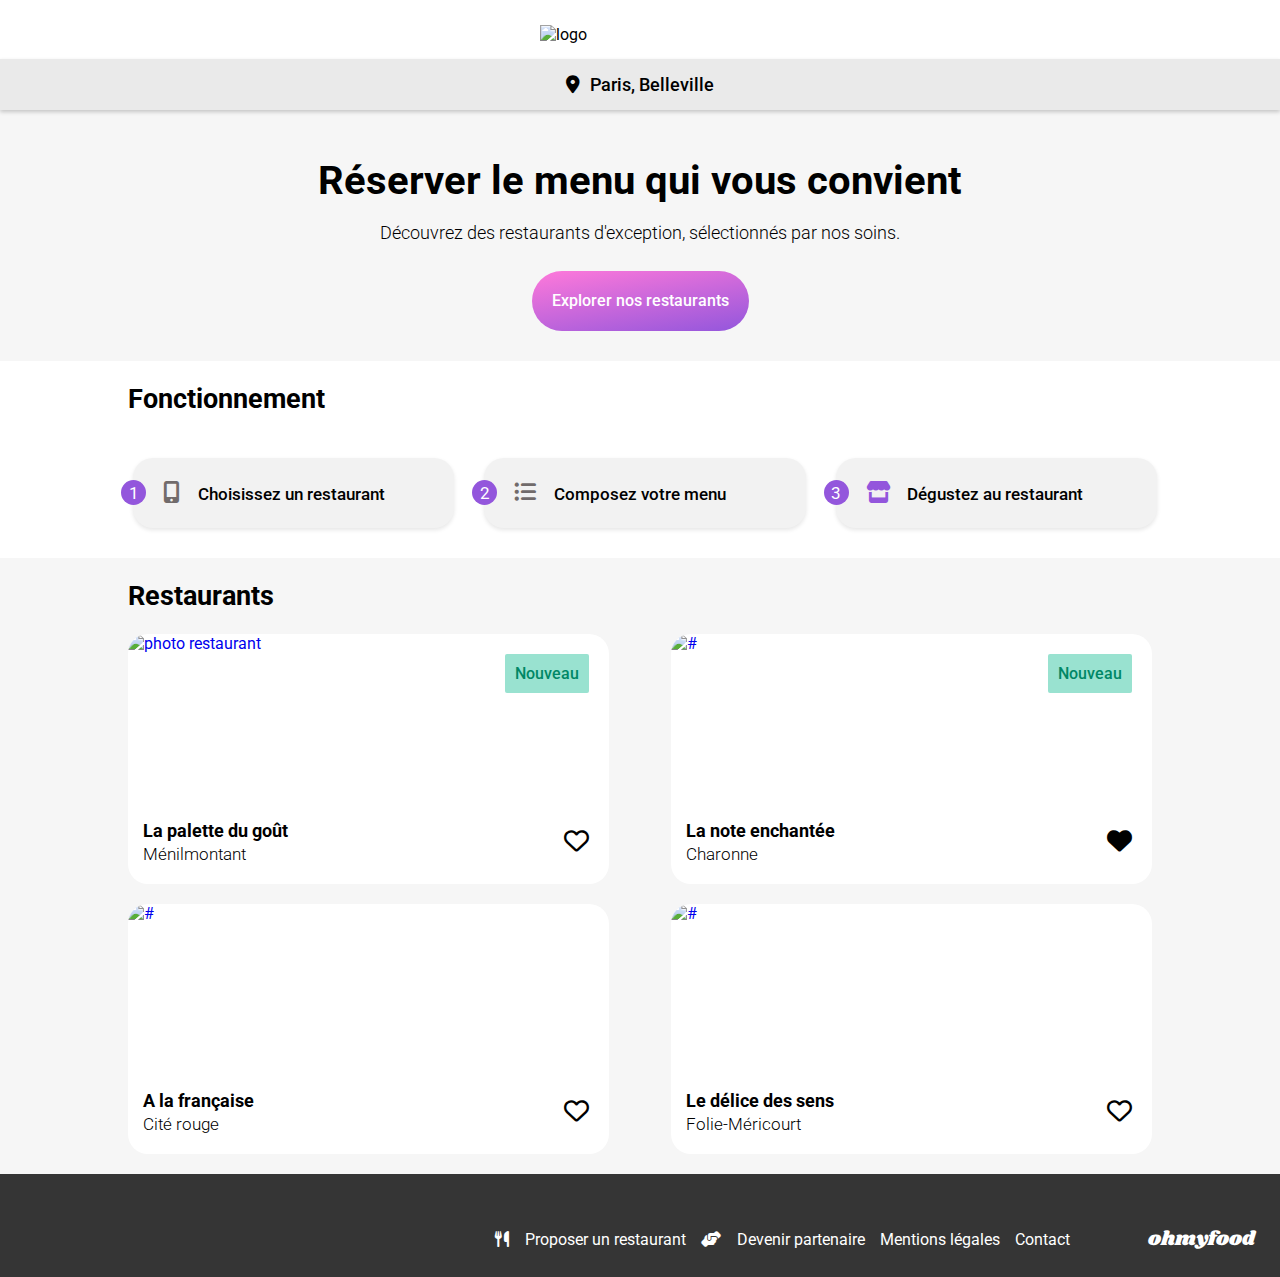
==== index.html @ a17f590e "code html+CSS fini" ====
<!DOCTYPE html>
<html lang="fr">

<head>
    <meta charset="UTF-8">
    <meta name="viewport" content="width=device-width, initial-scale=1.0">
    <title>Ohmyfood-Réservation de restaurant</title>
    <link rel="stylesheet" href="./sass/main.css">
    <link rel="stylesheet" href="https://cdnjs.cloudflare.com/ajax/libs/font-awesome/6.5.1/css/all.min.css">
    <link rel="preconnect" href="https://fonts.googleapis.com">
    <link rel="preconnect" href="https://fonts.gstatic.com" crossorigin>
    <link
        href="https://fonts.googleapis.com/css2?family=Roboto:ital,wght@0,100..900;1,100..900&family=Shrikhand&display=swap"
        rel="stylesheet">
</head>

<body>
    <header><img src="./assets/Images/images/logo/ohmyfood.png" alt="logo" class="logo">
        <div class="location-container">
            <i class="fa fa-solid fa-location-dot location-icon"></i> Paris, Belleville
        </div>
    </header>
    <div class="promesse">
        <h1>Réserver le menu qui vous convient</h1>
        <p>Découvrez des restaurants d'exception, sélectionnés par nos soins.</p>
        <button>Explorer nos restaurants</button>
    </div>
    <section class="fonctionnement" id="fonctionnement">
        <h2>Fonctionnement</h2>
        <ul>
            <li>
                <span>1</span>
                <a href="#"><i class="fa-solid fa-mobile-screen-button"></i> Choisissez un restaurant</a>
            </li>
            <li>
                <span>2</span>
                <a href="#"><i class="fa-solid fa-list-ul"></i> Composez votre menu</a>
            </li>
            <li>
                <span>3</span>
                <a href="#"><i class="fa-solid fa-store"></i>Dégustez au restaurant</a>
            </li>
        </ul>
    </section>
    <section class="restaurants">
        <h2>Restaurants</h2>
        <div class="restaurant-cards">
            <a href="./restaurants/menu 1 palette.html">
                <article class="card">
                    <img src="./assets/Images/images/restaurants/1.jpg" alt="photo restaurant">
                    <span class="nouveau-label">Nouveau</span>
                    <div class="card-content">
                        <div class="card-txt">
                            <h3>La palette du goût</h3>
                            <p>Ménilmontant</p>
                            <i class="fa-regular fa-heart"></i>
                        </div>
                    </div>
                </article>
            </a>
        </div>
        <div class="restaurant-cards">
            <a href="./restaurants/menu 3 note.html">
                <article class="card">
                    <img src="./assets/Images/images/restaurants/stil-u2Lp8tXIcjw-unsplash.jpg" alt="#">
                    <span class="nouveau-label">Nouveau</span>
                    <div class="card-content">
                        <div class="card-txt">
                            <h3>La note enchantée</h3>
                            <p>Charonne</p>
                            <i class="fa-sharp fa-solid fa-heart"></i>
                        </div>
                    </div>
                </article>
            </a>
        </div>
        <div class="restaurant-cards">
            <a href="./restaurants/menu 4 française.html">
                <article class="card">
                    <img src="./assets/Images/images/restaurants/toa-heftiba-DQKerTsQwi0-unsplash.jpg" alt="#">
                    <div class="card-content">
                        <div class="card-txt">
                            <h3>A la française</h3>
                            <p>Cité rouge</p>
                            <i class="fa-regular fa-heart"></i>
                        </div>
                    </div>
                </article>
            </a>
        </div>
        <div class="restaurant-cards">
            <a href="./restaurants/menu 2 délice.html">
                <article class="card">
                    <img src="./assets/Images/images/restaurants/louis-hansel-shotsoflouis-qNBGVyOCY8Q-unsplash.jpg"
                        alt="#">
                    <div class="card-content">
                        <div class="card-txt">
                            <h3>Le délice des sens</h3>
                            <p>Folie-Méricourt</p>
                            <i class="fa-regular fa-heart"></i>
                        </div>
                    </div>
                </article>
            </a>
        </div>
    </section>
    <footer>
        <div class="ohmy">ohmyfood</div>
        <ul>
            <li><a href="#"><i class="fa-solid fa-utensils"></i><span>Proposer un restaurant</span></a></li>
            <li><a href="#"><i class="fa-solid fa-handshake-angle"></i><span>Devenir partenaire</span></a></li>
            <li><a href="#">Mentions légales</a></li>
            <li><a href="#">Contact</a></li>
        </ul>
    </footer>
</body>

</html>
---- sass/main.css ----
@charset "UTF-8";
/** mobile first **/
:root {
  font-family: "Shrikhand", sans-serif;
  font-family: "Roboto";
}

* {
  box-sizing: border-box;
}

body {
  margin: 0;
  padding: 0;
}

header {
  width: 100%;
  display: flex;
  flex-direction: column;
  flex-wrap: wrap;
  justify-content: center;
  align-items: center;
  box-shadow: 0 2px 4px rgba(0, 0, 0, 0.1);
}

header img {
  width: 100%;
  margin: 25px 0px 15px 0px;
}

h1 {
  text-align: center;
  font-weight: 700;
  font-size: 24px;
  font-family: "Roboto";
  margin-bottom: 0;
}

h2 {
  font-family: "roboto";
  font-weight: 700;
  font-size: 27px;
}

h3 {
  font-size: 18px;
  font-family: "roboto";
  font-weight: 700;
  color: #000;
  margin-bottom: 0;
  margin-top: 11px;
}

p {
  font-weight: 300;
  font-size: 18px;
  text-align: center;
}

.fonctionnement ul {
  list-style: none;
  flex-wrap: nowrap;
  padding: 0;
  margin-left: 10px;
}

.fonctionnement li {
  display: flex;
  width: 100%;
  height: 70px;
  font-size: 17px;
  align-items: center;
  padding: 10px 20px;
  margin: 10px 0 20px 0;
  background-color: #f2f2f2;
  border-radius: 20px;
  position: relative;
  align-self: center;
  box-shadow: 0 2px 4px rgba(0, 0, 0, 0.1);
}

.fonctionnement li span {
  display: flex;
  align-items: center;
  justify-content: center;
  width: 25px;
  height: 25px;
  background-color: #9356dc;
  color: white;
  border-radius: 50%;
  position: absolute;
  left: -12px;
}

.fonctionnement li a {
  text-decoration: none;
  color: black;
  padding-left: 10px;
  font-weight: 500;
  font-family: "Roboto";
}

#fonctionnement .fa-mobile-screen-button,
#fonctionnement .fa-list-ul {
  margin-right: 14px;
  color: #716b6b;
  font-size: 22px;
}

#fonctionnement .fa-store {
  margin-right: 16px;
  color: #9356DC;
  font-size: 22px;
}

.fonctionnement {
  background-color: #fff;
  display: flex;
  flex-direction: column;
  padding: 20px;
}

.location-container {
  display: flex;
  width: 100%;
  background-color: #EAEAEA;
  justify-content: center;
  padding: 15px 0 15px 0;
  box-shadow: 0 2px 4px rgba(0, 0, 0, 0.2);
  font-family: "Roboto";
  font-size: 18px;
  font-weight: 500;
  align-items: center;
  flex-direction: row;
}

.fa-location-dot {
  margin-right: 10px;
}

.logo {
  width: 200px;
}

.promesse {
  display: flex;
  flex-direction: column;
  background-color: #f6f6f6;
  padding: 20px;
}

button {
  background: linear-gradient(170deg, #FF79DA 0%, #9356dc 100%);
  color: #fff;
  height: 50px;
  border-radius: 50px;
  align-self: center;
  width: 70%;
  padding: 20px 10px 40px 10px;
  border: none;
  font-size: 16px;
  font-weight: 500;
  font-family: "roboto";
  margin: 10px 0px 30px 0;
}

.bouton {
  background-color: #f6f6f6;
  height: 50px;
  width: 80%;
  margin: 10px;
  border-radius: 10px;
  text-align: center;
}

.li.bouton::marker {
  size: 200px;
}

.restaurants {
  background-color: #f6f6f6;
  padding: 0 0 0 15px;
}

.restaurants a {
  text-decoration: none;
  width: 100%;
}

.restaurants h2 {
  padding: 40px 20px 0 10px;
}

.restaurants p {
  font-size: 17px;
  margin-top: 3px;
  text-align: left;
  color: #000;
}

.restaurants .fa-heart {
  position: absolute;
  font-size: 25px;
  right: 20px;
  top: 20px;
  color: #000;
}

.restaurant-cards {
  display: flex;
  margin: 10px;
  width: 90%;
  flex-direction: column;
}

.article.card {
  margin-bottom: 20px;
}

.card {
  position: relative;
  display: flex;
  background-color: white;
  border-radius: 20px;
  flex-direction: column;
  height: 250px;
  margin-bottom: 20px;
  padding: 0;
}

.restaurants .card-content {
  padding-left: 15px;
  display: flex;
  flex-direction: column;
  position: relative;
}

.card img {
  -o-object-fit: cover;
     object-fit: cover;
  width: 100%;
  height: 70%;
  border-top-left-radius: 20px;
  border-top-right-radius: 20px;
}

.nouveau-label {
  position: absolute;
  top: 20px;
  right: 20px;
  width: auto;
  height: auto;
  font-family: "Roboto";
  font-weight: 500;
  background-color: #99E2D0;
  color: #008766;
  text-align: center;
  align-items: center;
  padding: 10px;
  font-size: 16px;
  border-radius: 2px;
}

.card-txt {
  display: flex;
  flex-direction: column;
  flex-wrap: wrap;
  align-content: flex-start;
}

.ohmy {
  font-family: Shrikhand, cursive;
  padding: 20px 0 0 40px;
  font-size: 20px;
}

footer {
  display: flex;
  background-color: #353535;
  color: #fff;
  flex-direction: column;
}

footer a {
  color: #fff;
  text-decoration: none;
}

footer ul {
  display: flex;
  gap: 10px;
  flex-direction: column;
}

footer ul li {
  display: grid;
}

footer ul li i {
  justify-self: start;
  margin-right: 8px;
}

footer span {
  margin-left: 8px;
}

/* Styles pour écrans plus grands (desktop) */
@media all and (min-width: 1024px) {
  .container {
    max-width: 960px;
  }
  h1 {
    font-size: 40px;
  }
  h2 {
    width: 100%;
    padding: 0;
  }
  button {
    width: auto;
    padding: 20px 20px 40px 20px;
    margin: 10px 0px 10px 0;
  }
  .card {
    width: 100%;
  }
  .fonctionnement {
    padding: 0 10%;
  }
  .fonctionnement ul {
    display: flex;
    align-self: center;
    gap: 30px;
    padding: 0;
    font-size: 10px;
    width: 100%;
  }
  .restaurants h2 {
    padding: 0;
  }
  .restaurants {
    background-color: #f6f6f6;
    padding: 0 10%;
    display: flex;
    flex-wrap: wrap;
    justify-content: space-between;
  }
  .restaurant-cards {
    width: 47%;
    padding: 0;
    margin: 0;
    display: flex;
    flex-direction: row;
    justify-content: center;
    flex-wrap: wrap;
  }
  footer {
    padding: 0 1%;
    flex-direction: row-reverse;
  }
  footer ul {
    flex-direction: row;
    margin: 0;
    padding: 0;
    margin: 56px 48px 0 0;
  }
  .ohmy {
    padding: 10px 0;
    margin: 40px 0 13px 0;
  }
  footer ul li {
    margin-right: 15px;
  }
}
/* Styles pour écrans plus grands (tablette) */
@media (min-width: 768px) {
  .container {
    max-width: 750px;
  }
  h1 {
    font-size: 40px;
  }
  h2 {
    width: 100%;
    padding: 0;
  }
  button {
    width: auto;
    padding: 20px 20px 40px 20px;
    margin: 10px 0px 10px 0;
  }
  .card {
    width: 100%;
  }
  .fonctionnement {
    padding: 0 10%;
  }
  .fonctionnement ul {
    display: flex;
    align-self: center;
    gap: 30px;
    padding: 0;
    font-size: 10px;
    width: 100%;
  }
  .restaurants h2 {
    padding: 0;
  }
  .restaurants {
    background-color: #f6f6f6;
    padding: 0 10%;
    display: flex;
    flex-wrap: wrap;
    justify-content: space-between;
  }
  .restaurant-cards {
    width: 47%;
    padding: 0;
    margin: 0;
    display: flex;
    flex-direction: row;
    justify-content: center;
    flex-wrap: wrap;
  }
  footer {
    padding: 0 1%;
    flex-direction: row-reverse;
  }
  footer ul {
    flex-direction: row;
    margin: 0;
    padding: 0;
    margin: 56px 5% 0 0;
    gap: 0;
  }
  .ohmy {
    padding: 10px 0;
    margin: 40px 1% 13px 0;
  }
  footer ul li {
    margin-right: 15px;
  }
}
/*# sourceMappingURL=main.css.map */
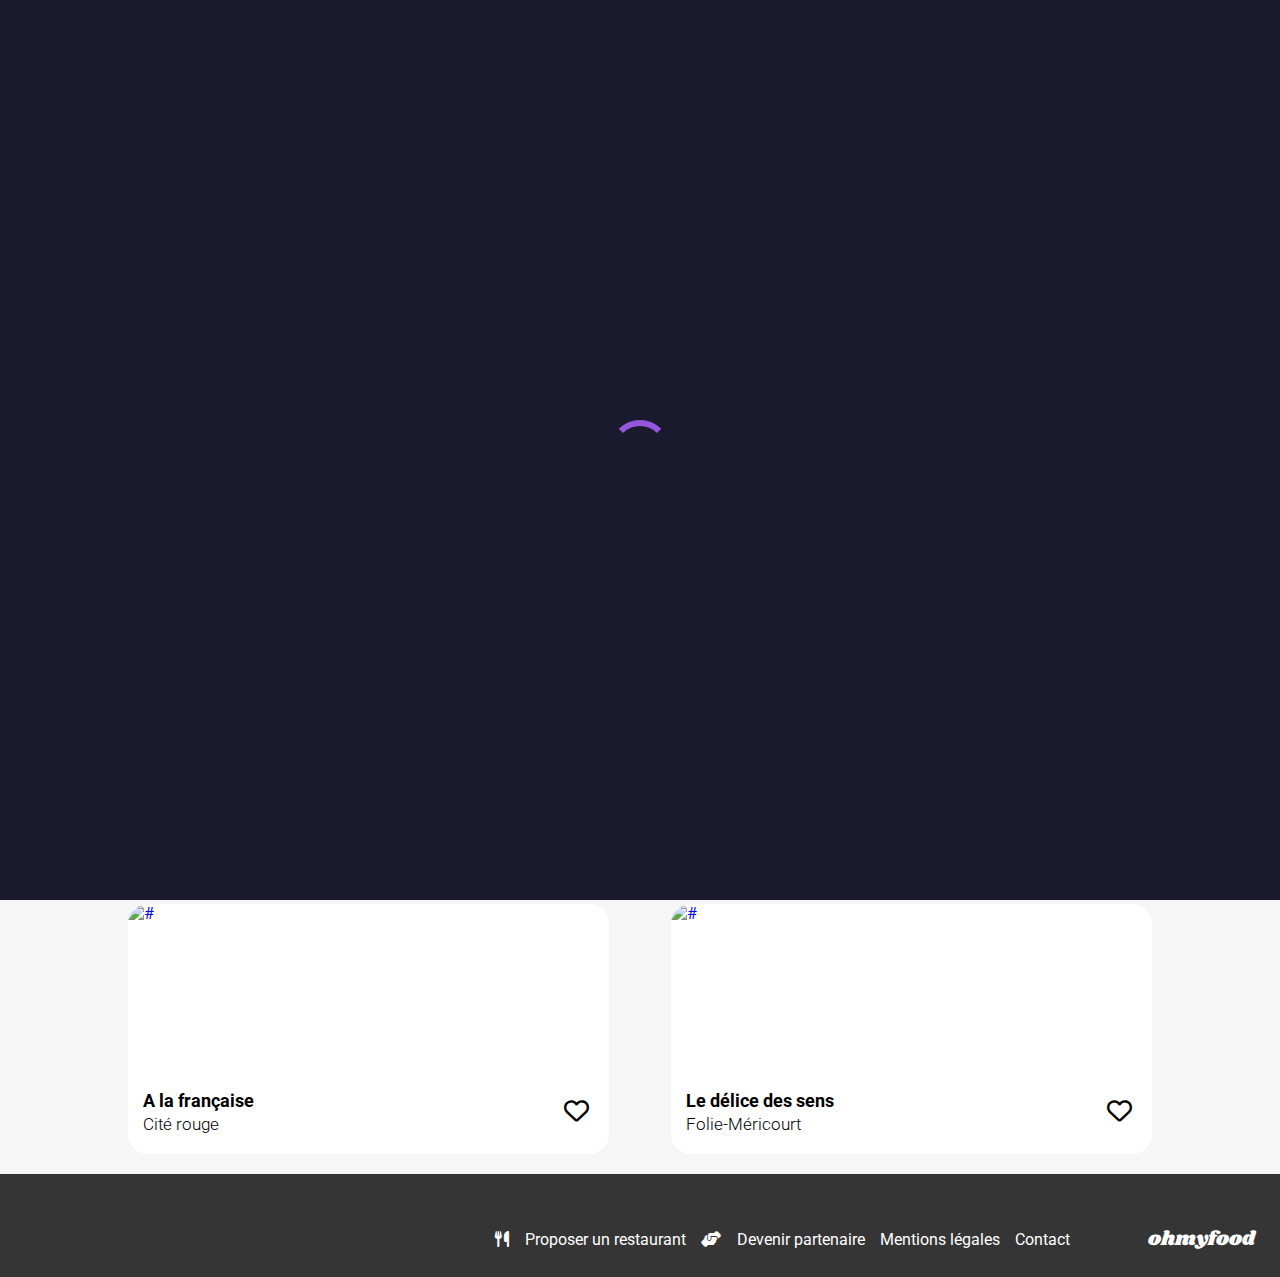
==== commit 4f88b275: "Animations presques finies" ====
--- a/index.html
+++ b/index.html
@@ -15,6 +15,9 @@
 </head>
 
 <body>
+    <div id="loader">
+        <div class="spinner"></div>
+    </div>
     <header><img src="./assets/Images/images/logo/ohmyfood.png" alt="logo" class="logo">
         <div class="location-container">
             <i class="fa fa-solid fa-location-dot location-icon"></i> Paris, Belleville
@@ -53,7 +56,7 @@
                         <div class="card-txt">
                             <h3>La palette du goût</h3>
                             <p>Ménilmontant</p>
-                            <i class="fa-regular fa-heart"></i>
+                            <i class="fa-sharp fa-regular fa-heart"></i>
                         </div>
                     </div>
                 </article>
@@ -68,7 +71,7 @@
                         <div class="card-txt">
                             <h3>La note enchantée</h3>
                             <p>Charonne</p>
-                            <i class="fa-sharp fa-solid fa-heart"></i>
+                            <i class="fa-sharp fa-regular fa-heart"></i>
                         </div>
                     </div>
                 </article>
@@ -82,7 +85,7 @@
                         <div class="card-txt">
                             <h3>A la française</h3>
                             <p>Cité rouge</p>
-                            <i class="fa-regular fa-heart"></i>
+                            <i class="fa-sharp fa-regular fa-heart"></i>
                         </div>
                     </div>
                 </article>
@@ -97,7 +100,7 @@
                         <div class="card-txt">
                             <h3>Le délice des sens</h3>
                             <p>Folie-Méricourt</p>
-                            <i class="fa-regular fa-heart"></i>
+                            <i class="fa-sharp fa-regular fa-heart"></i>
                         </div>
                     </div>
                 </article>
--- a/sass/main.css
+++ b/sass/main.css
@@ -14,6 +14,59 @@
   padding: 0;
 }
 
+#loader {
+  position: fixed;
+  top: 0;
+  left: 0;
+  width: 100vw;
+  height: 100vh;
+  background-color: #1a1a2e;
+  /* Couleur de fond */
+  display: flex;
+  justify-content: center;
+  align-items: center;
+  z-index: 1000;
+  animation: fadeOut 1s forwards 2.5s;
+  /* Disparition après 3s */
+}
+
+/* Animation de disparition */
+@keyframes fadeOut {
+  to {
+    opacity: 0;
+    visibility: hidden;
+  }
+}
+/* Style du loader (spinner circulaire) */
+.spinner {
+  width: 60px;
+  height: 60px;
+  border: 6px solid transparent;
+  border-top: 6px solid #9356DC;
+  /* Couleur du spinner */
+  border-radius: 50%;
+  animation: spin 1s linear infinite;
+}
+
+/* Animation de rotation */
+@keyframes spin {
+  to {
+    transform: rotate(360deg);
+  }
+}
+/* Cacher le contenu au chargement */
+#content {
+  opacity: 0;
+  animation: fadeIn 1s forwards 2s;
+  /* Apparition après le loader */
+}
+
+/* Animation d'apparition du contenu */
+@keyframes fadeIn {
+  to {
+    opacity: 1;
+  }
+}
 header {
   width: 100%;
   display: flex;
@@ -165,6 +218,10 @@
   margin: 10px 0px 30px 0;
 }
 
+button:hover {
+  filter: brightness(1.1);
+}
+
 .bouton {
   background-color: #f6f6f6;
   height: 50px;
@@ -205,6 +262,35 @@
   right: 20px;
   top: 20px;
   color: #000;
+}
+.restaurants .fa-heart::after {
+  content: "\f004";
+  opacity: 0;
+  font-weight: 900;
+  font-family: "Font Awesome 6 Free";
+  -webkit-font-smoothing: antialiased;
+  display: var(--fa-display, inline-block);
+  font-style: normal;
+  font-variant: normal;
+  line-height: 1;
+  text-rendering: auto;
+  transition: all 2s ease;
+  height: 100%;
+  position: absolute;
+  bottom: 0;
+  right: 0;
+  font-size: 25px;
+  z-index: 15;
+  background: linear-gradient(170deg, #FF79DA 0%, #9356dc 100%);
+  -webkit-background-clip: text;
+          background-clip: text;
+  color: transparent;
+  transform: scale(0);
+}
+.restaurants .fa-heart:hover::after {
+  transform: scale(1);
+  opacity: 1;
+  transition: all 2s ease;
 }
 
 .restaurant-cards {
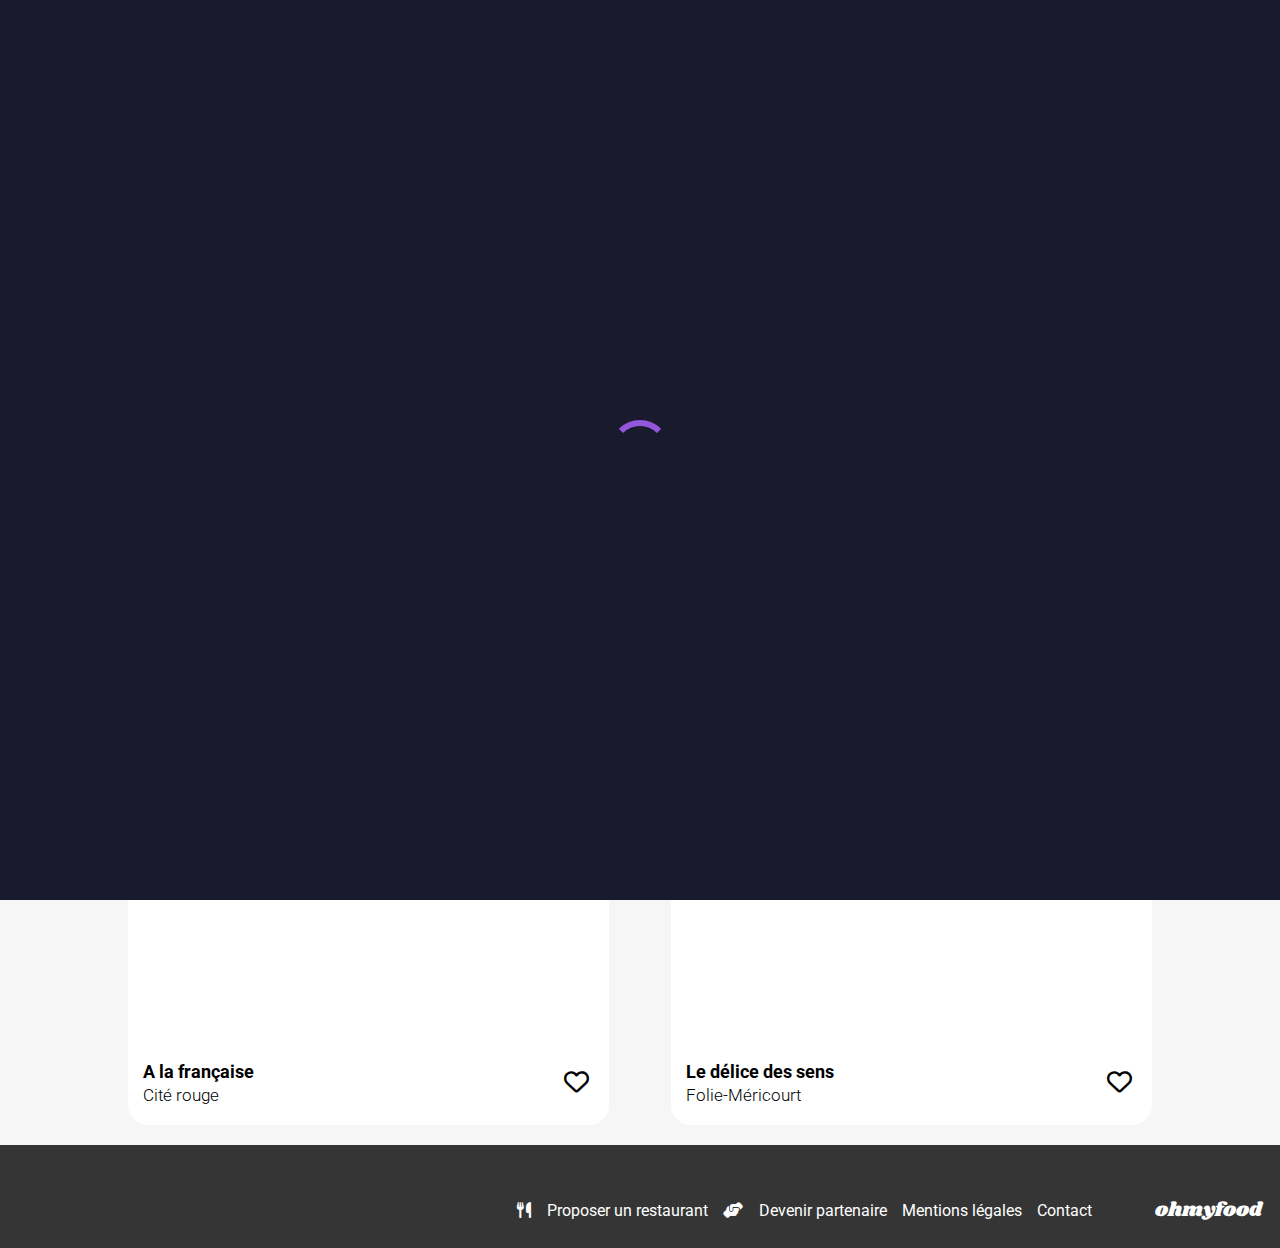
==== commit 5f47a1ff: "Version finale" ====
--- a/index.html
+++ b/index.html
@@ -5,7 +5,7 @@
     <meta charset="UTF-8">
     <meta name="viewport" content="width=device-width, initial-scale=1.0">
     <title>Ohmyfood-Réservation de restaurant</title>
-    <link rel="stylesheet" href="./sass/main.css">
+    <link rel="stylesheet" href="sass/main.css">
     <link rel="stylesheet" href="https://cdnjs.cloudflare.com/ajax/libs/font-awesome/6.5.1/css/all.min.css">
     <link rel="preconnect" href="https://fonts.googleapis.com">
     <link rel="preconnect" href="https://fonts.gstatic.com" crossorigin>
@@ -18,7 +18,7 @@
     <div id="loader">
         <div class="spinner"></div>
     </div>
-    <header><img src="./assets/Images/images/logo/ohmyfood.png" alt="logo" class="logo">
+    <header><img src="assets/Images/images/logo/ohmyfood.png" alt="logo" class="logo">
         <div class="location-container">
             <i class="fa fa-solid fa-location-dot location-icon"></i> Paris, Belleville
         </div>
@@ -48,9 +48,9 @@
     <section class="restaurants">
         <h2>Restaurants</h2>
         <div class="restaurant-cards">
-            <a href="./restaurants/menu 1 palette.html">
+            <a href="restaurants/menu_1_palette.html">
                 <article class="card">
-                    <img src="./assets/Images/images/restaurants/1.jpg" alt="photo restaurant">
+                    <img src="assets/Images/images/restaurants/1.jpg" alt="photo restaurant">
                     <span class="nouveau-label">Nouveau</span>
                     <div class="card-content">
                         <div class="card-txt">
@@ -63,9 +63,9 @@
             </a>
         </div>
         <div class="restaurant-cards">
-            <a href="./restaurants/menu 3 note.html">
+            <a href="restaurants/menu_3_note.html">
                 <article class="card">
-                    <img src="./assets/Images/images/restaurants/stil-u2Lp8tXIcjw-unsplash.jpg" alt="#">
+                    <img src="assets/Images/images/restaurants/stil-u2Lp8tXIcjw-unsplash.jpg" alt="#">
                     <span class="nouveau-label">Nouveau</span>
                     <div class="card-content">
                         <div class="card-txt">
@@ -78,9 +78,9 @@
             </a>
         </div>
         <div class="restaurant-cards">
-            <a href="./restaurants/menu 4 française.html">
+            <a href="restaurants/menu_4_française.html">
                 <article class="card">
-                    <img src="./assets/Images/images/restaurants/toa-heftiba-DQKerTsQwi0-unsplash.jpg" alt="#">
+                    <img src="assets/Images/images/restaurants/toa-heftiba-DQKerTsQwi0-unsplash.jpg" alt="#">
                     <div class="card-content">
                         <div class="card-txt">
                             <h3>A la française</h3>
@@ -92,9 +92,9 @@
             </a>
         </div>
         <div class="restaurant-cards">
-            <a href="./restaurants/menu 2 délice.html">
+            <a href="restaurants/menu_2_délice.html">
                 <article class="card">
-                    <img src="./assets/Images/images/restaurants/louis-hansel-shotsoflouis-qNBGVyOCY8Q-unsplash.jpg"
+                    <img src="assets/Images/images/restaurants/louis-hansel-shotsoflouis-qNBGVyOCY8Q-unsplash.jpg"
                         alt="#">
                     <div class="card-content">
                         <div class="card-txt">
--- a/sass/main.css
+++ b/sass/main.css
@@ -12,6 +12,31 @@
 body {
   margin: 0;
   padding: 0;
+}
+body h1 {
+  text-align: center;
+  font-weight: 700;
+  font-size: 24px;
+  font-family: "Roboto";
+  margin-bottom: 0;
+}
+body h2 {
+  font-family: "roboto";
+  font-weight: 700;
+  font-size: 27px;
+}
+body h3 {
+  font-size: 18px;
+  font-family: "roboto";
+  font-weight: 700;
+  color: #000;
+  margin-bottom: 0;
+  margin-top: 11px;
+}
+body p {
+  font-weight: 300;
+  font-size: 18px;
+  text-align: center;
 }
 
 #loader {
@@ -21,13 +46,11 @@
   width: 100vw;
   height: 100vh;
   background-color: #1a1a2e;
-  /* Couleur de fond */
   display: flex;
   justify-content: center;
   align-items: center;
   z-index: 1000;
   animation: fadeOut 1s forwards 2.5s;
-  /* Disparition après 3s */
 }
 
 /* Animation de disparition */
@@ -43,7 +66,6 @@
   height: 60px;
   border: 6px solid transparent;
   border-top: 6px solid #9356DC;
-  /* Couleur du spinner */
   border-radius: 50%;
   animation: spin 1s linear infinite;
 }
@@ -76,49 +98,24 @@
   align-items: center;
   box-shadow: 0 2px 4px rgba(0, 0, 0, 0.1);
 }
-
 header img {
   width: 100%;
   margin: 25px 0px 15px 0px;
 }
 
-h1 {
-  text-align: center;
-  font-weight: 700;
-  font-size: 24px;
-  font-family: "Roboto";
-  margin-bottom: 0;
-}
-
-h2 {
-  font-family: "roboto";
-  font-weight: 700;
-  font-size: 27px;
-}
-
-h3 {
-  font-size: 18px;
-  font-family: "roboto";
-  font-weight: 700;
-  color: #000;
-  margin-bottom: 0;
-  margin-top: 11px;
-}
-
-p {
-  font-weight: 300;
-  font-size: 18px;
-  text-align: center;
-}
-
+.fonctionnement {
+  background-color: #fff;
+  display: flex;
+  flex-direction: column;
+  padding: 20px;
+}
 .fonctionnement ul {
   list-style: none;
   flex-wrap: nowrap;
   padding: 0;
   margin-left: 10px;
 }
-
-.fonctionnement li {
+.fonctionnement ul li {
   display: flex;
   width: 100%;
   height: 70px;
@@ -132,8 +129,7 @@
   align-self: center;
   box-shadow: 0 2px 4px rgba(0, 0, 0, 0.1);
 }
-
-.fonctionnement li span {
+.fonctionnement ul li span {
   display: flex;
   align-items: center;
   justify-content: center;
@@ -145,8 +141,7 @@
   position: absolute;
   left: -12px;
 }
-
-.fonctionnement li a {
+.fonctionnement ul li a {
   text-decoration: none;
   color: black;
   padding-left: 10px;
@@ -160,18 +155,10 @@
   color: #716b6b;
   font-size: 22px;
 }
-
 #fonctionnement .fa-store {
   margin-right: 16px;
   color: #9356DC;
   font-size: 22px;
-}
-
-.fonctionnement {
-  background-color: #fff;
-  display: flex;
-  flex-direction: column;
-  padding: 20px;
 }
 
 .location-container {
@@ -193,7 +180,7 @@
 }
 
 .logo {
-  width: 200px;
+  width: 150px;
 }
 
 .promesse {
@@ -217,7 +204,6 @@
   font-family: "roboto";
   margin: 10px 0px 30px 0;
 }
-
 button:hover {
   filter: brightness(1.1);
 }
@@ -239,16 +225,13 @@
   background-color: #f6f6f6;
   padding: 0 0 0 15px;
 }
-
 .restaurants a {
   text-decoration: none;
   width: 100%;
 }
-
 .restaurants h2 {
   padding: 40px 20px 0 10px;
 }
-
 .restaurants p {
   font-size: 17px;
   margin-top: 3px;
@@ -314,14 +297,6 @@
   margin-bottom: 20px;
   padding: 0;
 }
-
-.restaurants .card-content {
-  padding-left: 15px;
-  display: flex;
-  flex-direction: column;
-  position: relative;
-}
-
 .card img {
   -o-object-fit: cover;
      object-fit: cover;
@@ -329,6 +304,13 @@
   height: 70%;
   border-top-left-radius: 20px;
   border-top-right-radius: 20px;
+}
+
+.restaurants .card-content {
+  padding-left: 15px;
+  display: flex;
+  flex-direction: column;
+  position: relative;
 }
 
 .nouveau-label {
@@ -367,35 +349,30 @@
   color: #fff;
   flex-direction: column;
 }
-
 footer a {
   color: #fff;
   text-decoration: none;
 }
-
 footer ul {
   display: flex;
   gap: 10px;
   flex-direction: column;
 }
-
 footer ul li {
   display: grid;
 }
-
 footer ul li i {
   justify-self: start;
   margin-right: 8px;
 }
-
 footer span {
   margin-left: 8px;
 }
 
-/* Styles pour écrans plus grands (desktop) */
-@media all and (min-width: 1024px) {
+/* Styles pour écrans plus grands (tablette) */
+@media (min-width: 768px) {
   .container {
-    max-width: 960px;
+    max-width: 750px;
   }
   h1 {
     font-size: 40px;
@@ -423,15 +400,15 @@
     font-size: 10px;
     width: 100%;
   }
-  .restaurants h2 {
-    padding: 0;
-  }
   .restaurants {
     background-color: #f6f6f6;
     padding: 0 10%;
     display: flex;
     flex-wrap: wrap;
     justify-content: space-between;
+  }
+  .restaurants h2 {
+    padding: 0;
   }
   .restaurant-cards {
     width: 47%;
@@ -450,83 +427,27 @@
     flex-direction: row;
     margin: 0;
     padding: 0;
-    margin: 56px 48px 0 0;
-  }
-  .ohmy {
-    padding: 10px 0;
-    margin: 40px 0 13px 0;
+    margin: 56px 5% 0 0;
+    gap: 0;
   }
   footer ul li {
     margin-right: 15px;
-  }
-}
-/* Styles pour écrans plus grands (tablette) */
-@media (min-width: 768px) {
-  .container {
-    max-width: 750px;
-  }
-  h1 {
-    font-size: 40px;
-  }
-  h2 {
-    width: 100%;
-    padding: 0;
-  }
-  button {
-    width: auto;
-    padding: 20px 20px 40px 20px;
-    margin: 10px 0px 10px 0;
-  }
-  .card {
-    width: 100%;
-  }
-  .fonctionnement {
-    padding: 0 10%;
-  }
-  .fonctionnement ul {
-    display: flex;
-    align-self: center;
-    gap: 30px;
-    padding: 0;
-    font-size: 10px;
-    width: 100%;
-  }
-  .restaurants h2 {
-    padding: 0;
-  }
-  .restaurants {
-    background-color: #f6f6f6;
-    padding: 0 10%;
-    display: flex;
-    flex-wrap: wrap;
-    justify-content: space-between;
-  }
-  .restaurant-cards {
-    width: 47%;
-    padding: 0;
-    margin: 0;
-    display: flex;
-    flex-direction: row;
-    justify-content: center;
-    flex-wrap: wrap;
-  }
-  footer {
-    padding: 0 1%;
-    flex-direction: row-reverse;
-  }
-  footer ul {
-    flex-direction: row;
-    margin: 0;
-    padding: 0;
-    margin: 56px 5% 0 0;
-    gap: 0;
   }
   .ohmy {
     padding: 10px 0;
     margin: 40px 1% 13px 0;
   }
-  footer ul li {
-    margin-right: 15px;
+}
+/* Styles pour écrans plus grands (desktop) */
+@media all and (min-width: 1024px) {
+  .container {
+    max-width: 960px;
+  }
+  footer ul {
+    margin: 56px 48px 0 0;
+  }
+  .ohmy {
+    margin: 40px 5px 13px 0;
   }
 }
 /*# sourceMappingURL=main.css.map */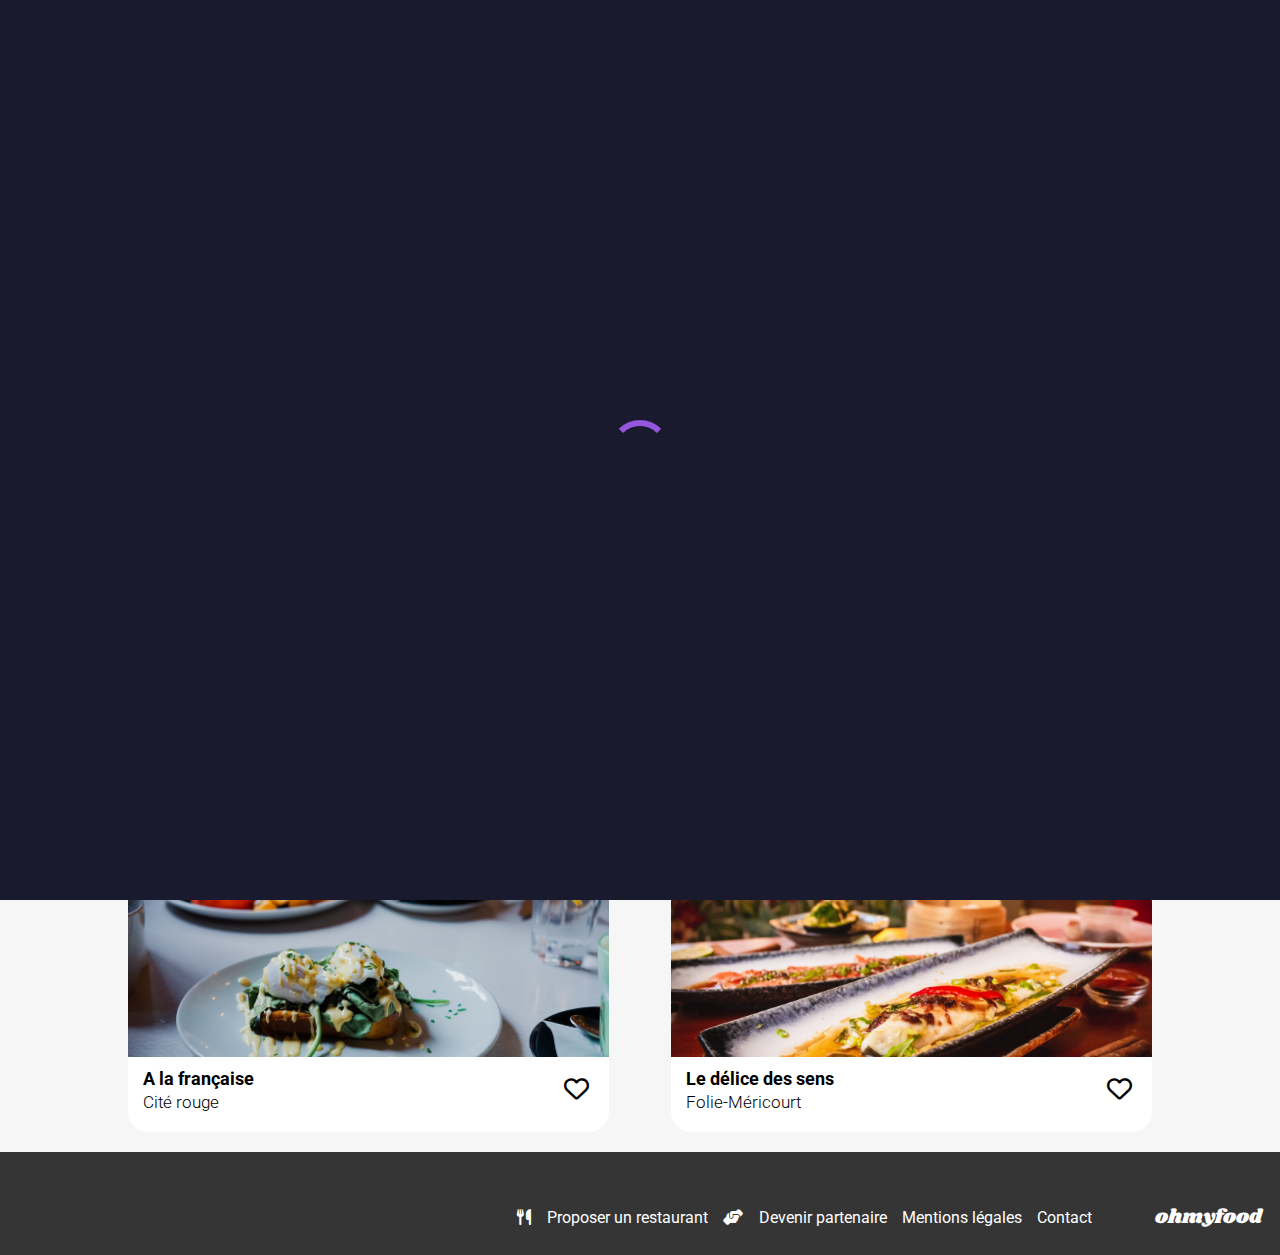
==== commit 5013f5de: "Version Finale" ====
--- a/index.html
+++ b/index.html
@@ -18,7 +18,7 @@
     <div id="loader">
         <div class="spinner"></div>
     </div>
-    <header><img src="assets/Images/images/logo/ohmyfood.png" alt="logo" class="logo">
+    <header><img src="assets/images/images/logo/ohmyfood.png" alt="logo" class="logo">
         <div class="location-container">
             <i class="fa fa-solid fa-location-dot location-icon"></i> Paris, Belleville
         </div>
@@ -50,7 +50,7 @@
         <div class="restaurant-cards">
             <a href="restaurants/menu_1_palette.html">
                 <article class="card">
-                    <img src="assets/Images/images/restaurants/1.jpg" alt="photo restaurant">
+                    <img src="assets/images/images/restaurants/1.jpg" alt="photo restaurant">
                     <span class="nouveau-label">Nouveau</span>
                     <div class="card-content">
                         <div class="card-txt">
@@ -65,7 +65,7 @@
         <div class="restaurant-cards">
             <a href="restaurants/menu_3_note.html">
                 <article class="card">
-                    <img src="assets/Images/images/restaurants/stil-u2Lp8tXIcjw-unsplash.jpg" alt="#">
+                    <img src="assets/images/images/restaurants/stil-u2Lp8tXIcjw-unsplash.jpg" alt="#">
                     <span class="nouveau-label">Nouveau</span>
                     <div class="card-content">
                         <div class="card-txt">
@@ -80,7 +80,7 @@
         <div class="restaurant-cards">
             <a href="restaurants/menu_4_française.html">
                 <article class="card">
-                    <img src="assets/Images/images/restaurants/toa-heftiba-DQKerTsQwi0-unsplash.jpg" alt="#">
+                    <img src="assets/images/images/restaurants/toa-heftiba-DQKerTsQwi0-unsplash.jpg" alt="#">
                     <div class="card-content">
                         <div class="card-txt">
                             <h3>A la française</h3>
@@ -94,7 +94,7 @@
         <div class="restaurant-cards">
             <a href="restaurants/menu_2_délice.html">
                 <article class="card">
-                    <img src="assets/Images/images/restaurants/louis-hansel-shotsoflouis-qNBGVyOCY8Q-unsplash.jpg"
+                    <img src="assets/images/images/restaurants/louis-hansel-shotsoflouis-qNBGVyOCY8Q-unsplash.jpg"
                         alt="#">
                     <div class="card-content">
                         <div class="card-txt">
